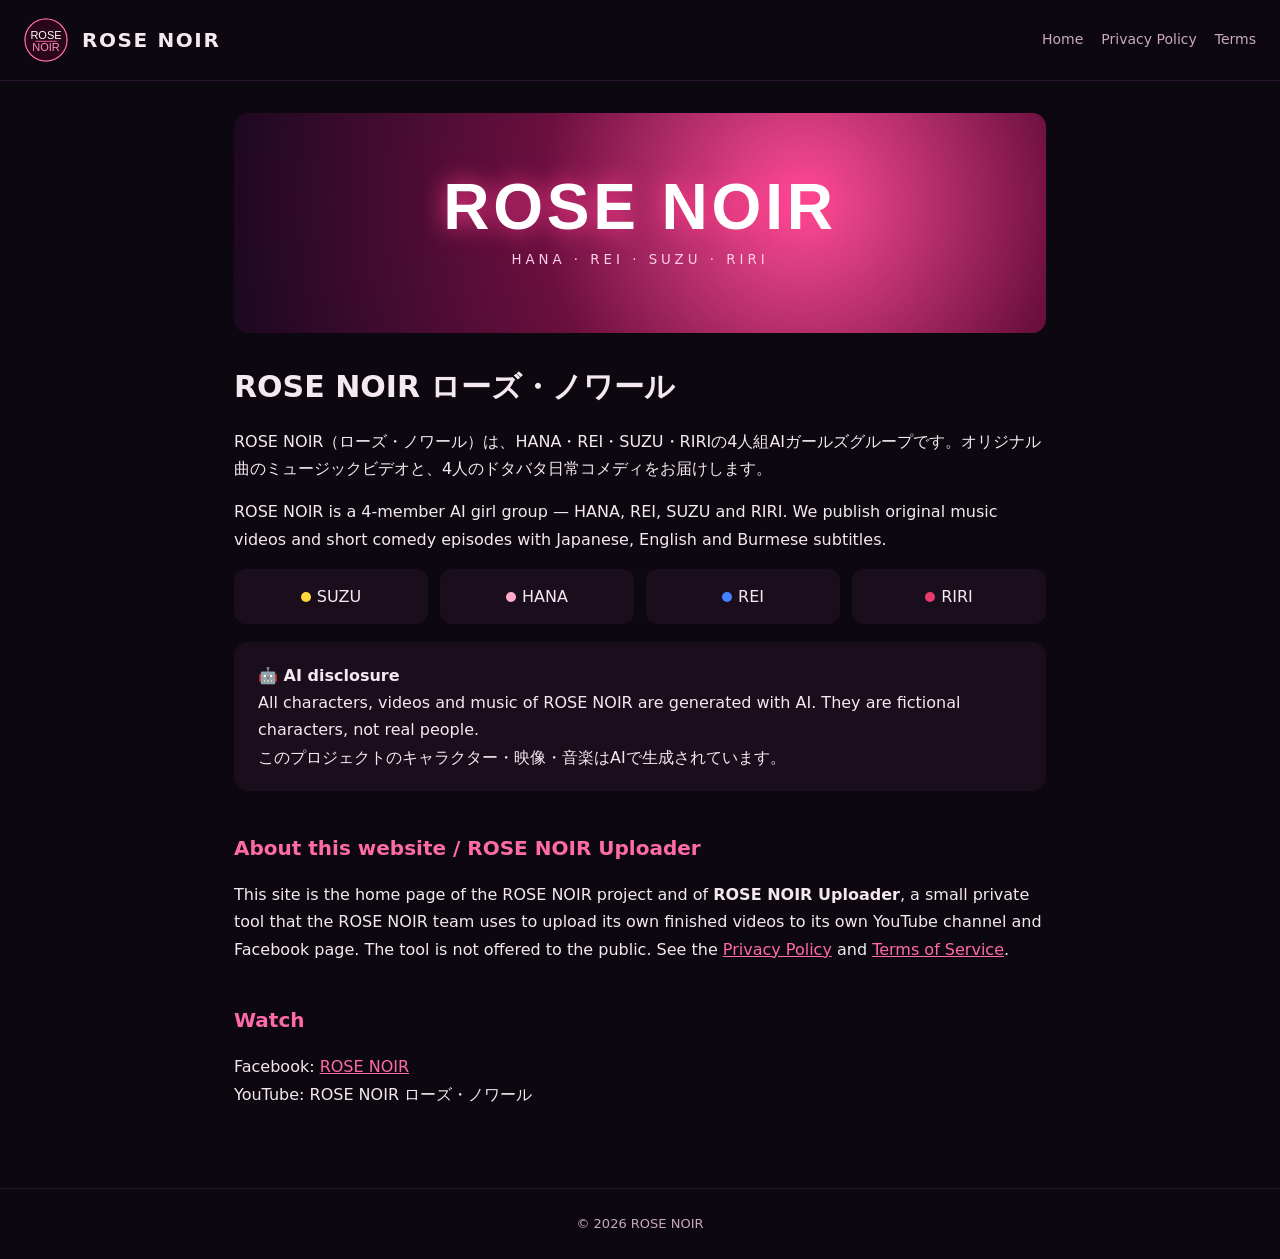
==== index.html @ 01e1a9fc "Add files via upload" ====
<!DOCTYPE html>
<html lang="ja"><head><meta charset="utf-8"><meta name="viewport" content="width=device-width,initial-scale=1">
<title>ROSE NOIR ローズ・ノワール — Official</title><meta name="description" content="ROSE NOIR is a 4-member AI girl group: original music videos and short comedy episodes.">
<link rel="icon" href="logo.svg"><link rel="stylesheet" href="style.css"></head><body>
<header><img src="logo.svg" alt=""><b>ROSE NOIR</b><nav><a href="index.html">Home</a><a href="privacy.html">Privacy Policy</a><a href="terms.html">Terms</a></nav></header>
<main>
<div class="hero"><span>ROSE NOIR</span><small>HANA · REI · SUZU · RIRI</small></div>
<h1>ROSE NOIR ローズ・ノワール</h1>
<p>ROSE NOIR（ローズ・ノワール）は、HANA・REI・SUZU・RIRIの4人組AIガールズグループです。オリジナル曲のミュージックビデオと、4人のドタバタ日常コメディをお届けします。</p>
<p>ROSE NOIR is a 4-member AI girl group — HANA, REI, SUZU and RIRI. We publish original music videos and short comedy episodes with Japanese, English and Burmese subtitles.</p>
<div class="members">
<div><span class="dot" style="background:#ffd73c"></span>SUZU</div><div><span class="dot" style="background:#ffaac8"></span>HANA</div>
<div><span class="dot" style="background:#4682ff"></span>REI</div><div><span class="dot" style="background:#e63c6e"></span>RIRI</div></div>
<div class="card"><b>🤖 AI disclosure</b><br>All characters, videos and music of ROSE NOIR are generated with AI. They are fictional characters, not real people.<br>
このプロジェクトのキャラクター・映像・音楽はAIで生成されています。</div>
<h2>About this website / ROSE NOIR Uploader</h2>
<p>This site is the home page of the ROSE NOIR project and of <b>ROSE NOIR Uploader</b>, a small private tool that the ROSE NOIR team uses to upload its own finished videos to its own YouTube channel and Facebook page. The tool is not offered to the public. See the <a href="privacy.html">Privacy Policy</a> and <a href="terms.html">Terms of Service</a>.</p>
<h2>Watch</h2>
<p>Facebook: <a href="https://www.facebook.com/1499099859946196">ROSE NOIR</a><br>YouTube: ROSE NOIR ローズ・ノワール</p>
</main><footer>© 2026 ROSE NOIR</footer></body></html>
---- style.css ----
:root{--bg:#0d070f;--card:#1a0d1c;--pink:#ff6aa8;--text:#f4e9f0;--muted:#c9a9bd}
*{box-sizing:border-box}body{margin:0;background:var(--bg);color:var(--text);font:16px/1.7 system-ui,-apple-system,"Segoe UI","Hiragino Sans","Noto Sans JP",sans-serif}
a{color:var(--pink)}header{display:flex;align-items:center;gap:14px;padding:18px 24px;border-bottom:1px solid #2b1630}
header img{width:44px;height:44px;border-radius:50%}header b{font-size:20px;letter-spacing:.08em}
nav{margin-left:auto;display:flex;gap:18px;font-size:14px}nav a{color:var(--muted);text-decoration:none}nav a:hover{color:var(--pink)}
main{max-width:860px;margin:0 auto;padding:32px 24px 64px}.hero{width:100%;border-radius:14px;display:block;margin-bottom:28px}
h1{font-size:30px;margin:.2em 0}h2{font-size:20px;margin-top:2em;color:var(--pink)}.card{background:var(--card);border-radius:14px;padding:20px 24px;margin:18px 0}
.members{display:grid;grid-template-columns:repeat(auto-fit,minmax(150px,1fr));gap:12px}.members div{background:var(--card);border-radius:12px;padding:14px;text-align:center}
.dot{display:inline-block;width:10px;height:10px;border-radius:50%;margin-right:6px}footer{text-align:center;color:var(--muted);font-size:13px;padding:24px;border-top:1px solid #2b1630}
.hero{display:flex;flex-direction:column;align-items:center;justify-content:center;height:220px;border-radius:14px;margin-bottom:28px;background:radial-gradient(circle at 70% 40%,#ff4d96 0,#6b0f3f 45%,#1b0820 100%)}
.hero span{font:700 64px/1 Impact,"Arial Black",sans-serif;letter-spacing:.06em;color:#fff;text-shadow:0 0 24px #ff3d8b}.hero small{margin-top:10px;letter-spacing:.3em;color:#ffd0e4}
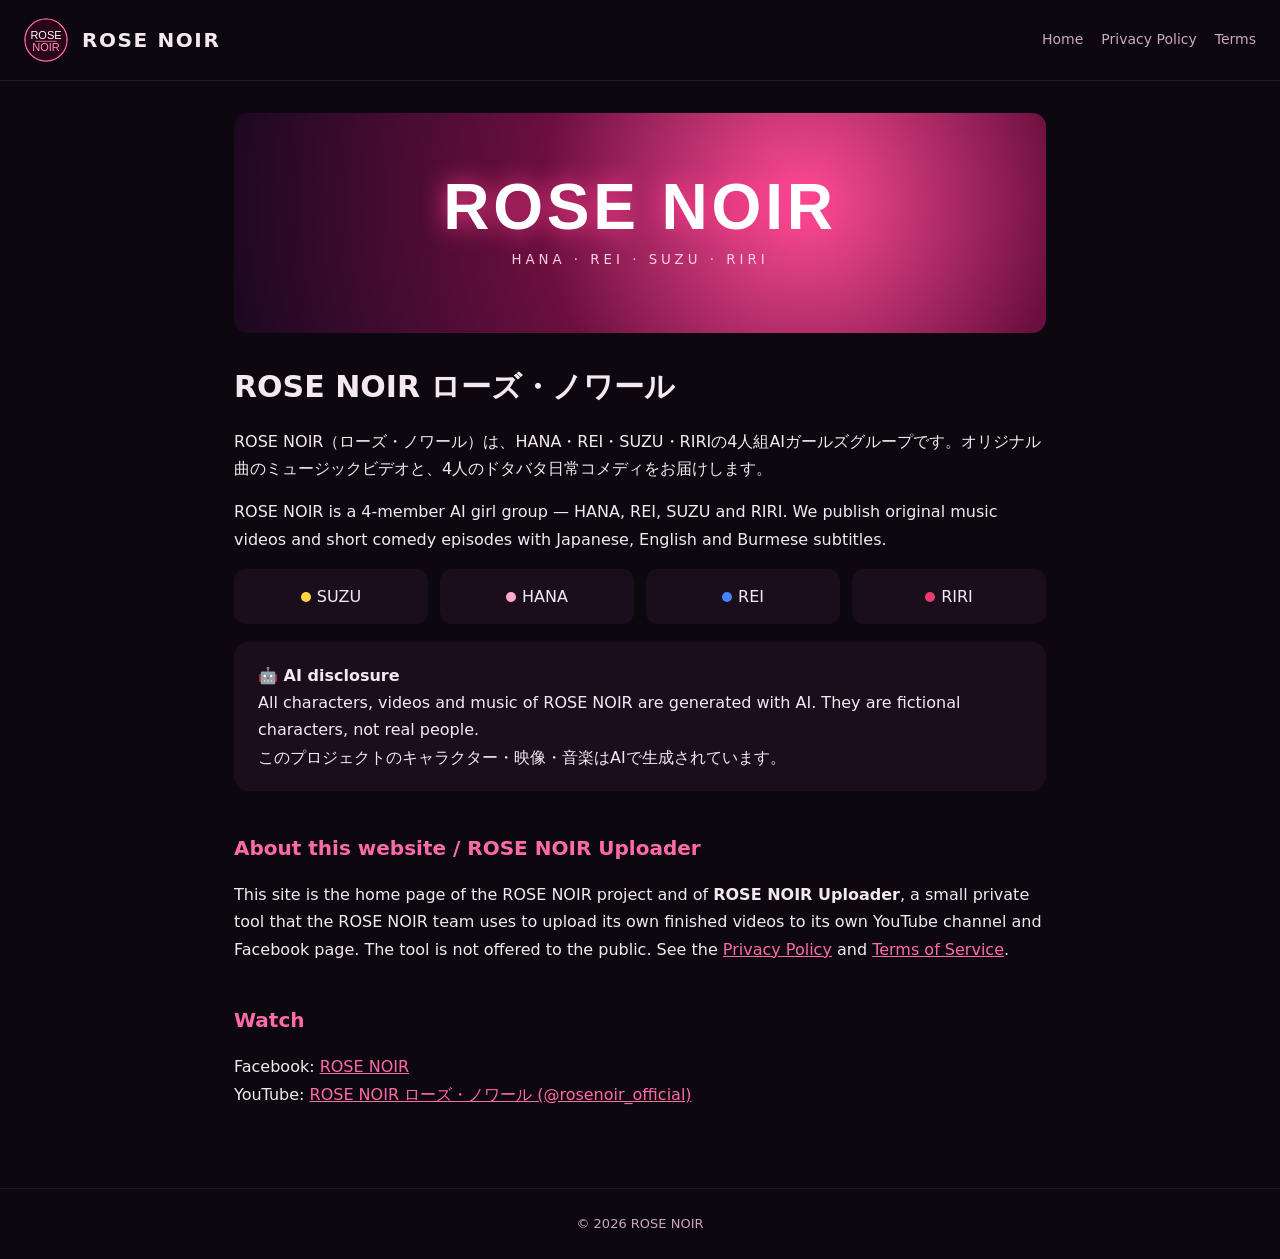
==== commit 46eaecb4: "Add files via upload" ====
--- a/index.html
+++ b/index.html
@@ -16,5 +16,5 @@
 <h2>About this website / ROSE NOIR Uploader</h2>
 <p>This site is the home page of the ROSE NOIR project and of <b>ROSE NOIR Uploader</b>, a small private tool that the ROSE NOIR team uses to upload its own finished videos to its own YouTube channel and Facebook page. The tool is not offered to the public. See the <a href="privacy.html">Privacy Policy</a> and <a href="terms.html">Terms of Service</a>.</p>
 <h2>Watch</h2>
-<p>Facebook: <a href="https://www.facebook.com/1499099859946196">ROSE NOIR</a><br>YouTube: ROSE NOIR ローズ・ノワール</p>
+<p>Facebook: <a href="https://www.facebook.com/1499099859946196">ROSE NOIR</a><br>YouTube: <a href="https://www.youtube.com/@rosenoir_official">ROSE NOIR ローズ・ノワール (@rosenoir_official)</a></p>
 </main><footer>© 2026 ROSE NOIR</footer></body></html>
